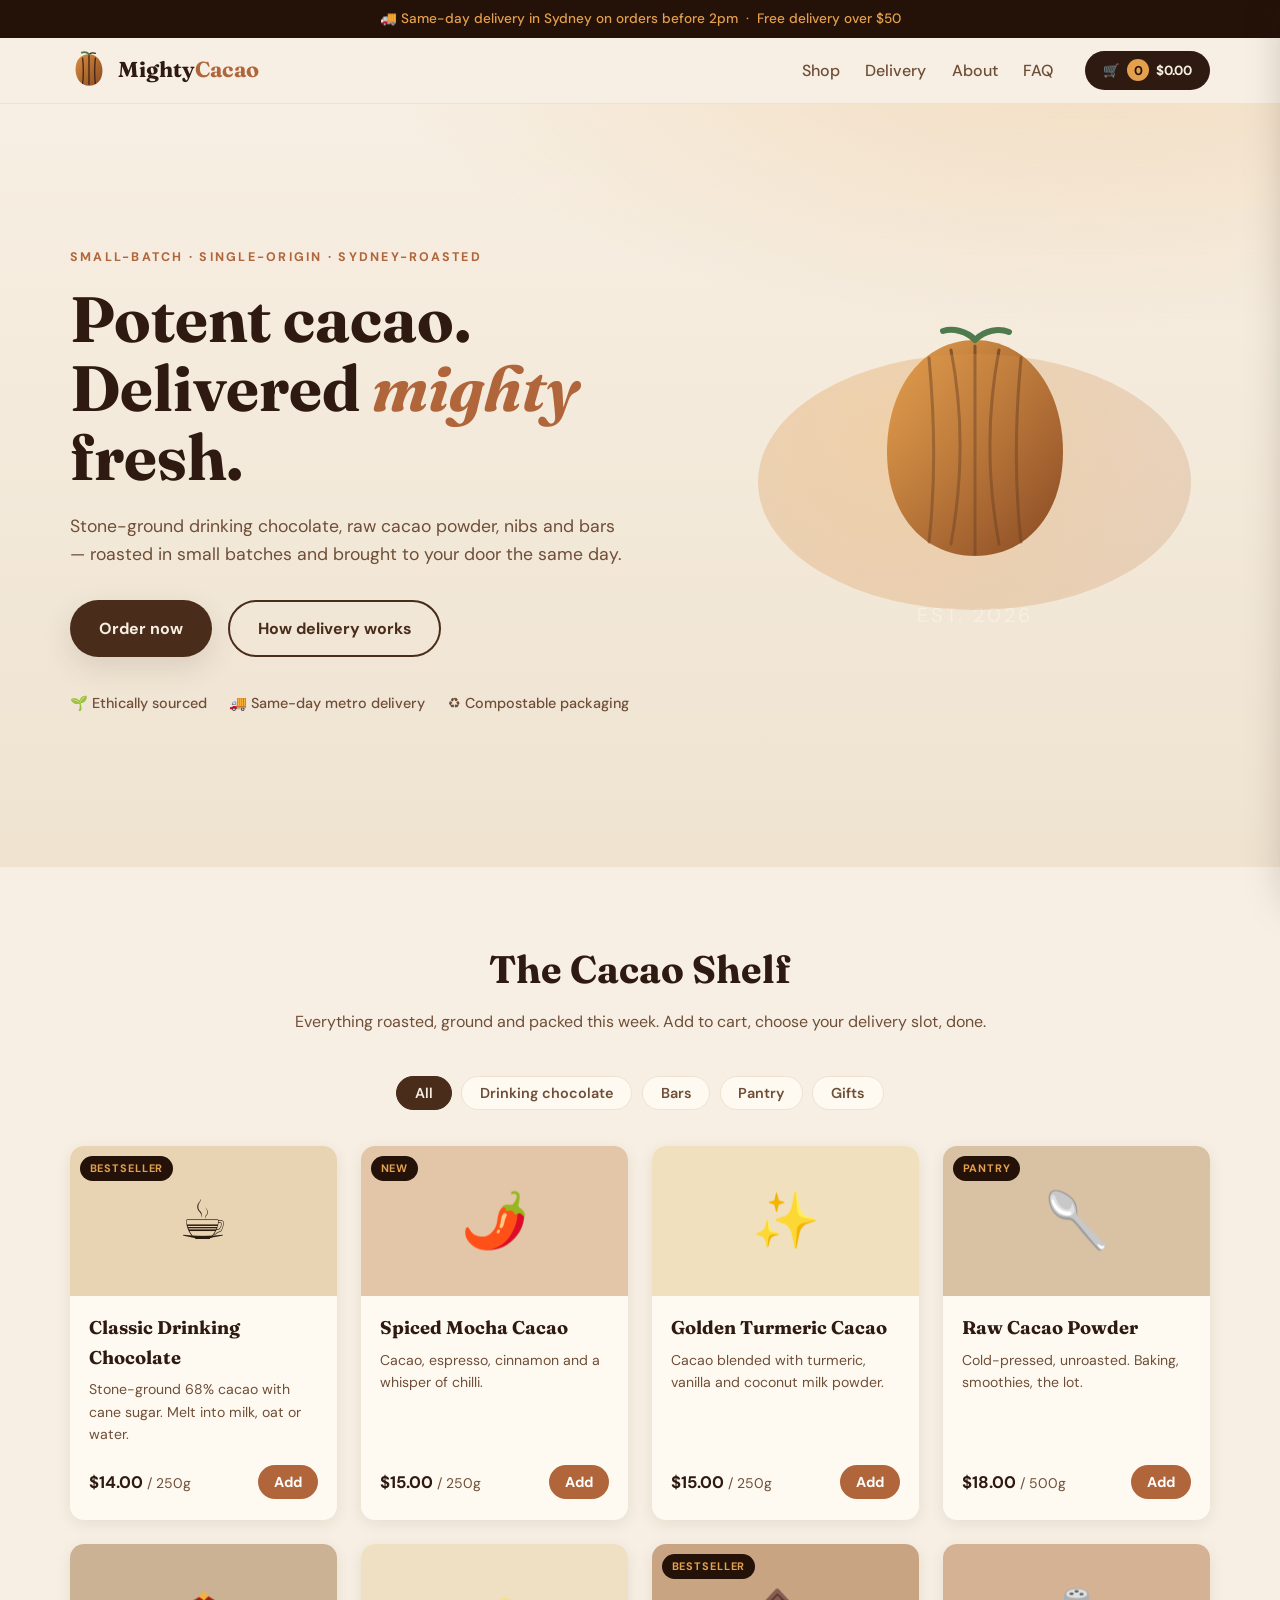
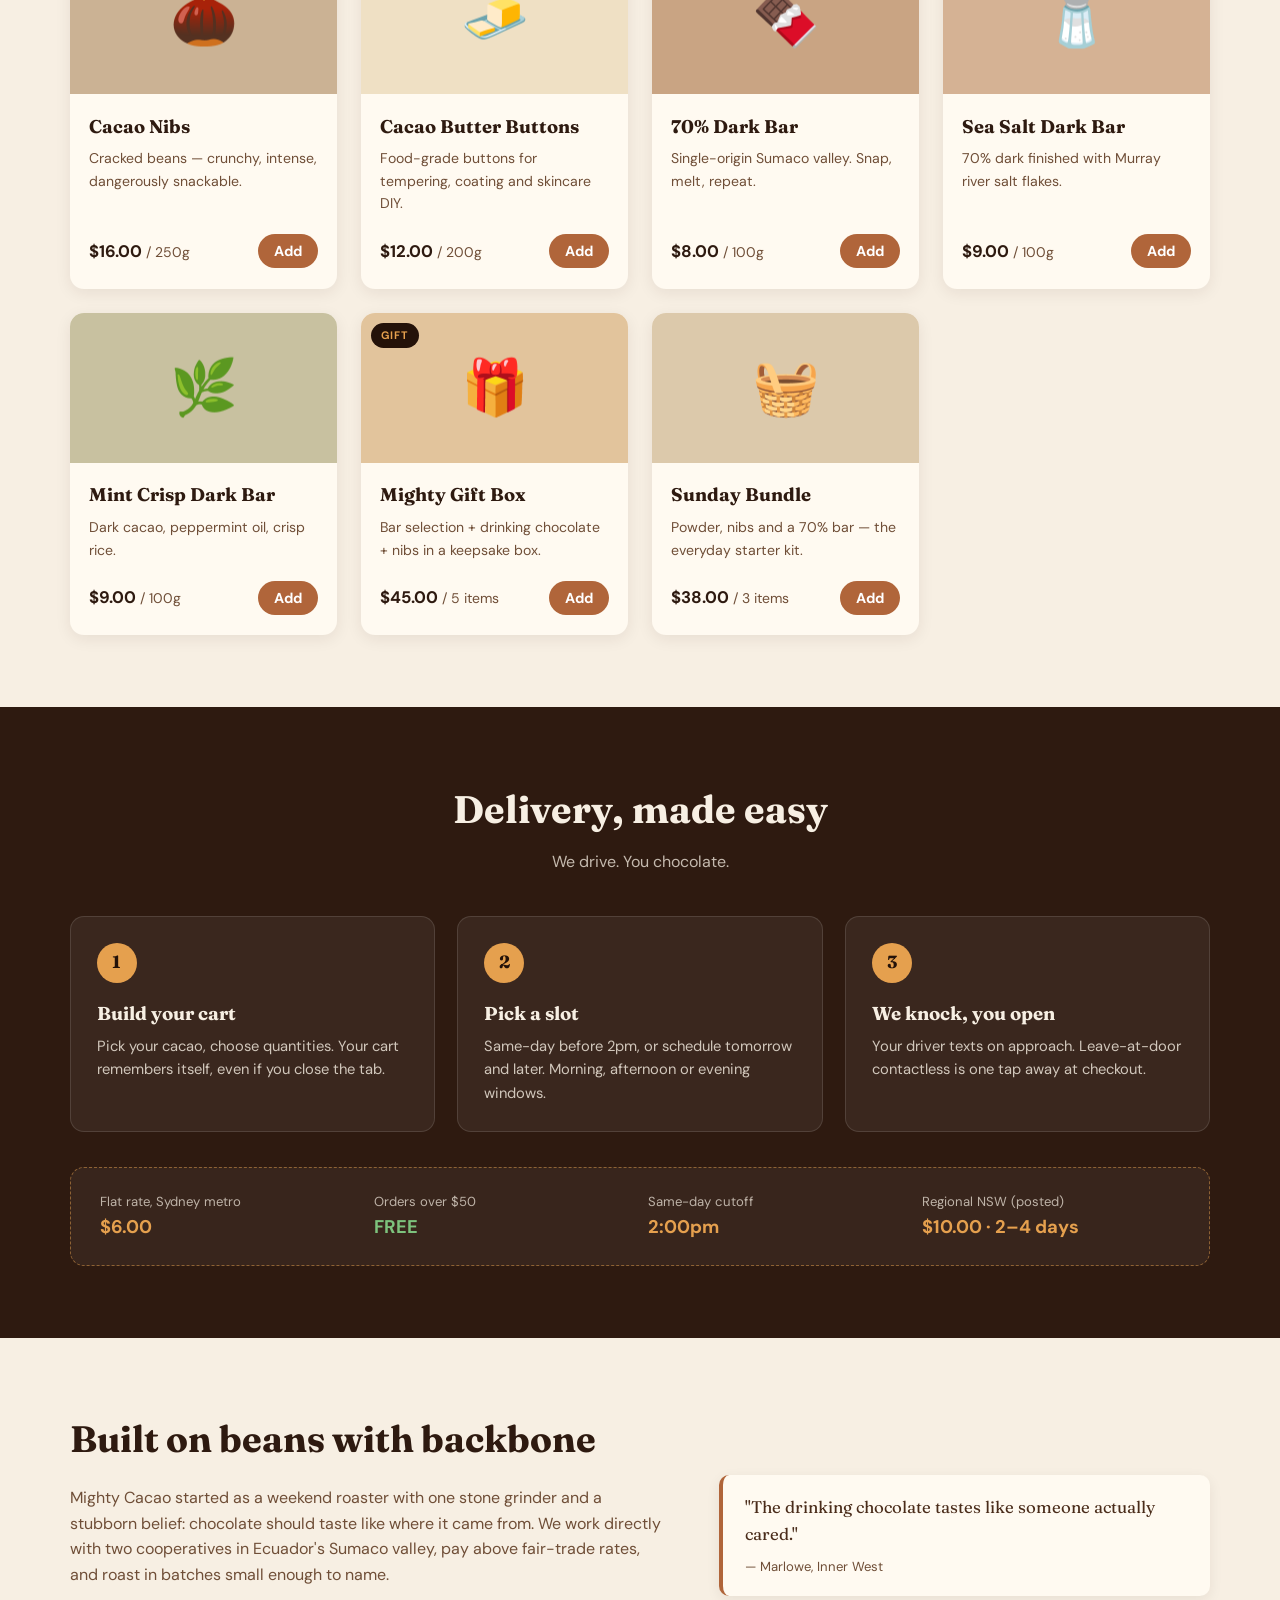
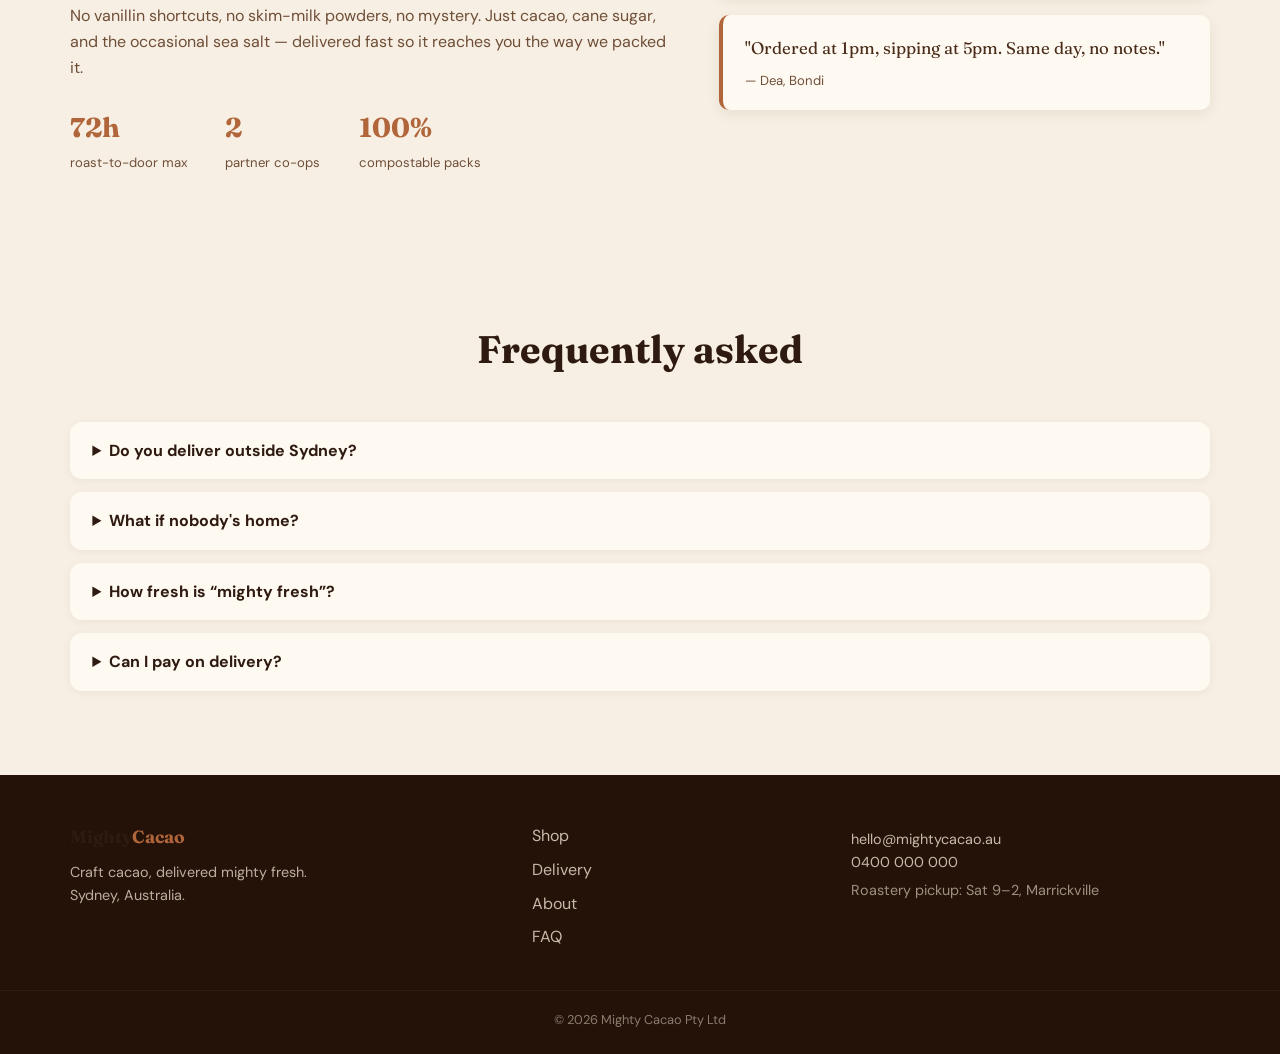
==== index.html @ 677f0672 "Mighty Cacao ordering site: shop, cart, checkout with delivery slots Co-Authored-By: Claude Code <no" ====
<!DOCTYPE html>
<html lang="en">
<head>
<meta charset="UTF-8">
<meta name="viewport" content="width=device-width, initial-scale=1.0">
<title>Mighty Cacao — Craft Cacao, Delivered</title>
<meta name="description" content="Small-batch cacao, drinking chocolate and bars, delivered fresh to your door. Order before 2pm for same-day delivery in Sydney.">
<link rel="preconnect" href="https://fonts.googleapis.com">
<link rel="preconnect" href="https://fonts.gstatic.com" crossorigin>
<link href="https://fonts.googleapis.com/css2?family=Fraunces:opsz,wght@9..144,400;9..144,600;9..144,700&family=DM+Sans:wght@400;500;700&display=swap" rel="stylesheet">
<link rel="stylesheet" href="styles.css">
<link rel="icon" href="data:image/svg+xml,<svg xmlns='http://www.w3.org/2000/svg' viewBox='0 0 100 100'><text y='.9em' font-size='90'>🍫</text></svg>">
</head>
<body>

<!-- Announcement bar -->
<div class="announce">🚚 Same-day delivery in Sydney on orders before 2pm &nbsp;·&nbsp; Free delivery over $50</div>

<!-- Header -->
<header class="header" id="top">
  <div class="container header-inner">
    <a class="logo" href="#top" aria-label="Mighty Cacao home">
      <svg class="logo-mark" viewBox="0 0 48 48" width="38" height="38" aria-hidden="true">
        <defs>
          <linearGradient id="podg" x1="0" y1="0" x2="1" y2="1">
            <stop offset="0" stop-color="#d98e3f"/><stop offset="1" stop-color="#8a4a22"/>
          </linearGradient>
        </defs>
        <path d="M24 4c10 0 17 9 17 21S34 44 24 44 7 35 7 23 14 4 24 4z" fill="url(#podg)"/>
        <path d="M24 6v36M16 9c1 11 1 23 0 32M32 9c-1 11-1 23 0 32M24 4c3-2 6-2 8-1" stroke="#3d2317" stroke-width="1.6" fill="none" stroke-linecap="round"/>
        <path d="M24 4c-2-2-6-3-9-2" stroke="#4e7a4e" stroke-width="2.4" fill="none" stroke-linecap="round"/>
      </svg>
      <span class="logo-text">Mighty<span>Cacao</span></span>
    </a>
    <nav class="nav" aria-label="Main">
      <a href="#shop">Shop</a>
      <a href="#delivery">Delivery</a>
      <a href="#about">About</a>
      <a href="#faq">FAQ</a>
    </nav>
    <button class="cart-btn" id="cartBtn" aria-label="Open cart">
      🛒 <span class="cart-count" id="cartCount">0</span>
      <span class="cart-total" id="cartBtnTotal">$0.00</span>
    </button>
  </div>
</header>

<!-- Hero -->
<section class="hero">
  <div class="container hero-inner">
    <div class="hero-copy">
      <p class="eyebrow">Small-batch · Single-origin · Sydney-roasted</p>
      <h1>Potent cacao.<br>Delivered <em>mighty</em> fresh.</h1>
      <p class="hero-sub">Stone-ground drinking chocolate, raw cacao powder, nibs and bars — roasted in small batches and brought to your door the same day.</p>
      <div class="hero-cta">
        <a class="btn btn-primary" href="#shop">Order now</a>
        <a class="btn btn-ghost" href="#delivery">How delivery works</a>
      </div>
      <ul class="hero-badges">
        <li>🌱 Ethically sourced</li>
        <li>🚚 Same-day metro delivery</li>
        <li>♻️ Compostable packaging</li>
      </ul>
    </div>
    <div class="hero-art" aria-hidden="true">
      <div class="hero-circle"></div>
      <svg viewBox="0 0 300 320" width="300" height="320">
        <defs>
          <linearGradient id="podBig" x1="0" y1="0" x2="0.8" y2="1">
            <stop offset="0" stop-color="#e5a04e"/><stop offset="1" stop-color="#7a3d1c"/>
          </linearGradient>
          <linearGradient id="mug" x1="0" y1="0" x2="0" y2="1">
            <stop offset="0" stop-color="#fff8ec"/><stop offset="1" stop-color="#eadbc2"/>
          </linearGradient>
        </defs>
        <path d="M150 18c52 0 88 48 88 112s-38 104-88 104-88-40-88-104S98 18 150 18z" fill="url(#podBig)"/>
        <path d="M150 24v208M104 36c6 64 6 130 0 184M196 36c-6 64-6 130 0 184M126 28c12 62 12 128 0 194M174 28c-12 62-12 128 0 194" stroke="#4a2818" stroke-width="3" fill="none" stroke-linecap="round" opacity=".55"/>
        <path d="M150 18c10-10 24-12 34-8M150 18c-8-9-22-12-32-9" stroke="#4e7a4e" stroke-width="6" fill="none" stroke-linecap="round"/>
        <text x="150" y="300" text-anchor="middle" font-size="20" fill="#f7efe3" font-family="DM Sans, sans-serif" letter-spacing="3">EST. 2026</text>
      </svg>
    </div>
  </div>
</section>

<!-- Shop -->
<section class="shop" id="shop">
  <div class="container">
    <div class="section-head">
      <h2>The Cacao Shelf</h2>
      <p>Everything roasted, ground and packed this week. Add to cart, choose your delivery slot, done.</p>
    </div>
    <div class="filter-bar" id="filterBar" role="tablist" aria-label="Product categories"></div>
    <div class="grid" id="productGrid"></div>
  </div>
</section>

<!-- Delivery -->
<section class="delivery" id="delivery">
  <div class="container">
    <div class="section-head">
      <h2>Delivery, made easy</h2>
      <p>We drive. You chocolate.</p>
    </div>
    <div class="steps">
      <div class="step">
        <div class="step-num">1</div>
        <h3>Build your cart</h3>
        <p>Pick your cacao, choose quantities. Your cart remembers itself, even if you close the tab.</p>
      </div>
      <div class="step">
        <div class="step-num">2</div>
        <h3>Pick a slot</h3>
        <p>Same-day before 2pm, or schedule tomorrow and later. Morning, afternoon or evening windows.</p>
      </div>
      <div class="step">
        <div class="step-num">3</div>
        <h3>We knock, you open</h3>
        <p>Your driver texts on approach. Leave-at-door contactless is one tap away at checkout.</p>
      </div>
    </div>
    <div class="delivery-card">
      <div class="dc-row"><span>Flat rate, Sydney metro</span><strong>$6.00</strong></div>
      <div class="dc-row"><span>Orders over $50</span><strong class="free">FREE</strong></div>
      <div class="dc-row"><span>Same-day cutoff</span><strong>2:00pm</strong></div>
      <div class="dc-row"><span>Regional NSW (posted)</span><strong>$10.00 · 2–4 days</strong></div>
    </div>
  </div>
</section>

<!-- About -->
<section class="about" id="about">
  <div class="container about-inner">
    <div class="about-copy">
      <h2>Built on beans with backbone</h2>
      <p>Mighty Cacao started as a weekend roaster with one stone grinder and a stubborn belief: chocolate should taste like where it came from. We work directly with two cooperatives in Ecuador's Sumaco valley, pay above fair-trade rates, and roast in batches small enough to name.</p>
      <p>No vanillin shortcuts, no skim-milk powders, no mystery. Just cacao, cane sugar, and the occasional sea salt — delivered fast so it reaches you the way we packed it.</p>
      <div class="about-stats">
        <div><strong>72h</strong><span>roast-to-door max</span></div>
        <div><strong>2</strong><span>partner co-ops</span></div>
        <div><strong>100%</strong><span>compostable packs</span></div>
      </div>
    </div>
    <div class="about-panel" aria-hidden="true">
      <blockquote>"The drinking chocolate tastes like someone actually cared."<cite>— Marlowe, Inner West</cite></blockquote>
      <blockquote>"Ordered at 1pm, sipping at 5pm. Same day, no notes."<cite>— Dea, Bondi</cite></blockquote>
    </div>
  </div>
</section>

<!-- FAQ -->
<section class="faq" id="faq">
  <div class="container">
    <div class="section-head"><h2>Frequently asked</h2></div>
    <details><summary>Do you deliver outside Sydney?</summary><p>Yes — regional NSW and interstate is posted via courier, $10 flat, 2–4 business days. Metro same-day is at checkout by default.</p></details>
    <details><summary>What if nobody's home?</summary><p>Tick “leave at door” at checkout, or your driver will text you to reschedule the window at no charge.</p></details>
    <details><summary>How fresh is “mighty fresh”?</summary><p>Everything is roasted within 72 hours of delivery. Best before dates are 12+ months out on dry goods.</p></details>
    <details><summary>Can I pay on delivery?</summary><p>Yes — pay by card on pickup at the door, or pay online at checkout. Whichever you prefer.</p></details>
  </div>
</section>

<!-- Footer -->
<footer class="footer">
  <div class="container footer-inner">
    <div>
      <span class="logo-text small">Mighty<span>Cacao</span></span>
      <p>Craft cacao, delivered mighty fresh.<br>Sydney, Australia.</p>
    </div>
    <div class="footer-links">
      <a href="#shop">Shop</a>
      <a href="#delivery">Delivery</a>
      <a href="#about">About</a>
      <a href="#faq">FAQ</a>
    </div>
    <div class="footer-contact">
      <p>hello@mightycacao.au<br>0400 000 000</p>
      <p class="hours">Roastery pickup: Sat 9–2, Marrickville</p>
    </div>
  </div>
  <div class="copyright">© 2026 Mighty Cacao Pty Ltd</div>
</footer>

<!-- Cart drawer -->
<div class="overlay" id="overlay" hidden></div>
<aside class="cart-drawer" id="cartDrawer" aria-label="Shopping cart" aria-hidden="true">
  <div class="cart-head">
    <h3>Your cart</h3>
    <button class="icon-btn" id="cartClose" aria-label="Close cart">✕</button>
  </div>
  <div class="ship-bar">
    <p id="shipMsg">Add <strong>$50.00</strong> more for free delivery 🚚</p>
    <div class="ship-track"><div class="ship-fill" id="shipFill"></div></div>
  </div>
  <div class="cart-items" id="cartItems"></div>
  <div class="cart-foot">
    <div class="cart-totals">
      <div><span>Subtotal</span><span id="cartSubtotal">$0.00</span></div>
      <div><span>Delivery</span><span id="cartDelivery">—</span></div>
      <div class="grand"><span>Total</span><span id="cartGrand">$0.00</span></div>
    </div>
    <button class="btn btn-primary btn-block" id="checkoutBtn" disabled>Checkout</button>
  </div>
</aside>

<!-- Checkout modal -->
<div class="modal" id="checkoutModal" aria-hidden="true" role="dialog" aria-labelledby="coTitle">
  <div class="modal-card">
    <button class="icon-btn modal-x" id="coClose" aria-label="Close checkout">✕</button>
    <div id="coView">
      <h3 id="coTitle">Delivery details</h3>
      <form id="orderForm" novalidate>
        <div class="field-row">
          <label>Name<input required name="name" autocomplete="name" placeholder="Jane Cocoa"></label>
          <label>Phone<input required name="phone" type="tel" autocomplete="tel" placeholder="04XX XXX XXX"></label>
        </div>
        <label>Email<input required name="email" type="email" autocomplete="email" placeholder="jane@example.com"></label>
        <label>Delivery address<input required name="address" autocomplete="street-address" placeholder="12 Chocolate Lane, Marrickville NSW 2204"></label>
        <div class="field-row">
          <label>Date<select name="date" id="dateSelect"></select></label>
          <label>Window<select name="slot">
            <option>Morning (9am–1pm)</option>
            <option>Afternoon (1pm–5pm)</option>
            <option>Evening (5pm–8pm)</option>
          </select></label>
        </div>
        <label class="check"><input type="checkbox" name="leave"> Leave at door (contactless)</label>
        <label class="check"><input type="checkbox" name="notes" id="notesToggle"> Order notes</label>
        <label id="notesWrap" hidden>Notes<textarea name="notes" rows="2" placeholder="Buzzer 2B, dog is friendly…"></textarea></label>
        <fieldset class="pay">
          <legend>Payment</legend>
          <label class="radio"><input type="radio" name="pay" value="card-online" checked> Pay online (card) <span>demo</span></label>
          <label class="radio"><input type="radio" name="pay" value="pay-on-delivery"> Pay at the door (card/EOI)</label>
        </fieldset>
        <div class="co-summary" id="coSummary"></div>
        <button class="btn btn-primary btn-block" type="submit" id="placeOrder">Place order</button>
      </form>
    </div>
    <div id="coDone" hidden>
      <div class="done-mark">🎉</div>
      <h3>Order confirmed</h3>
      <p class="order-no" id="orderNo"></p>
      <p id="doneMsg"></p>
      <div class="co-summary" id="doneSummary"></div>
      <button class="btn btn-primary btn-block" id="doneClose">Back to the shelf</button>
    </div>
  </div>
</div>

<!-- Toast -->
<div class="toast" id="toast" role="status" aria-live="polite"></div>

<script src="app.js"></script>
</body>
</html>
---- styles.css ----
/* Mighty Cacao — styles */
:root {
  --espresso: #241209;
  --cocoa-900: #2e1a10;
  --cocoa-700: #4a2c1a;
  --cocoa-500: #6f4e37;
  --caramel: #c98a2d;
  --copper: #b0653a;
  --gold: #e5a04e;
  --cream: #f7efe3;
  --cream-2: #efe3d0;
  --paper: #fffaf1;
  --leaf: #4e7a4e;
  --ink: #2b1c12;
  --radius: 14px;
  --shadow: 0 10px 30px rgba(46, 26, 16, .12);
  --font-display: "Fraunces", Georgia, serif;
  --font-body: "DM Sans", system-ui, -apple-system, sans-serif;
}

* { margin: 0; padding: 0; box-sizing: border-box; }
html { scroll-behavior: smooth; }
body {
  font-family: var(--font-body);
  background: var(--cream);
  color: var(--ink);
  line-height: 1.6;
}
img, svg { display: block; }
a { color: inherit; text-decoration: none; }
button { font-family: inherit; cursor: pointer; }

.container { width: min(1140px, 92%); margin: 0 auto; }

/* ---------- buttons ---------- */
.btn {
  display: inline-block;
  padding: .85rem 1.7rem;
  border-radius: 999px;
  border: 2px solid transparent;
  font-weight: 700;
  font-size: 1rem;
  transition: transform .15s ease, box-shadow .15s ease, background .15s ease;
}
.btn:active { transform: scale(.97); }
.btn-primary { background: var(--cocoa-700); color: var(--cream); box-shadow: var(--shadow); }
.btn-primary:hover { background: var(--espresso); }
.btn-ghost { border-color: var(--cocoa-700); color: var(--cocoa-700); }
.btn-ghost:hover { background: rgba(74, 44, 26, .08); }
.btn-block { width: 100%; text-align: center; }
.btn:disabled { opacity: .45; cursor: not-allowed; }
.icon-btn {
  background: none; border: 0; font-size: 1.25rem; color: var(--cocoa-700);
  width: 38px; height: 38px; border-radius: 50%;
}
.icon-btn:hover { background: rgba(74, 44, 26, .1); }

/* ---------- announce ---------- */
.announce {
  background: var(--espresso); color: var(--gold);
  text-align: center; padding: .5rem 1rem; font-size: .85rem; font-weight: 500;
}

/* ---------- header ---------- */
.header {
  position: sticky; top: 0; z-index: 50;
  background: rgba(247, 239, 227, .92);
  backdrop-filter: blur(10px);
  border-bottom: 1px solid var(--cream-2);
}
.header-inner { display: flex; align-items: center; gap: 2rem; padding: .8rem 0; }
.logo { display: flex; align-items: center; gap: .6rem; }
.logo-text { font-family: var(--font-display); font-weight: 700; font-size: 1.35rem; color: var(--cocoa-900); }
.logo-text span { color: var(--copper); }
.logo-text.small { font-size: 1.1rem; display: inline-block; margin-bottom: .3rem; }
.nav { display: flex; gap: 1.6rem; margin-left: auto; }
.nav a { font-weight: 500; color: var(--cocoa-500); position: relative; }
.nav a:hover { color: var(--cocoa-900); }
.nav a::after {
  content: ""; position: absolute; left: 0; bottom: -4px; height: 2px; width: 0;
  background: var(--copper); transition: width .2s ease;
}
.nav a:hover::after { width: 100%; }
.cart-btn {
  display: flex; align-items: center; gap: .45rem;
  background: var(--cocoa-900); color: var(--cream);
  border: 0; border-radius: 999px; padding: .55rem 1.1rem; font-weight: 700;
}
.cart-btn:hover { background: var(--espresso); }
.cart-count {
  background: var(--gold); color: var(--espresso);
  border-radius: 999px; min-width: 22px; height: 22px;
  display: inline-flex; align-items: center; justify-content: center;
  font-size: .8rem; padding: 0 .35rem;
}

/* ---------- hero ---------- */
.hero {
  background:
    radial-gradient(1200px 500px at 85% -10%, rgba(229, 160, 78, .25), transparent 60%),
    linear-gradient(180deg, var(--cream) 0%, var(--cream-2) 100%);
  overflow: hidden;
}
.hero-inner { display: grid; grid-template-columns: 1.15fr .85fr; gap: 2rem; align-items: center; padding: 4.5rem 0 5rem; }
.eyebrow { text-transform: uppercase; letter-spacing: .18em; font-size: .78rem; font-weight: 700; color: var(--copper); margin-bottom: 1rem; }
.hero h1 { font-family: var(--font-display); font-size: clamp(2.4rem, 5.4vw, 4rem); line-height: 1.08; color: var(--cocoa-900); }
.hero h1 em { color: var(--copper); font-style: italic; }
.hero-sub { margin: 1.3rem 0 2rem; font-size: 1.1rem; color: var(--cocoa-500); max-width: 46ch; }
.hero-cta { display: flex; gap: 1rem; flex-wrap: wrap; }
.hero-badges { list-style: none; display: flex; gap: 1.4rem; margin-top: 2.2rem; flex-wrap: wrap; color: var(--cocoa-500); font-size: .9rem; font-weight: 500; }
.hero-art { position: relative; display: flex; justify-content: center; }
.hero-circle {
  position: absolute; inset: 10% 4%;
  background: radial-gradient(circle at 30% 30%, rgba(229,160,78,.35), rgba(176,101,58,.18));
  border-radius: 50%;
  animation: float 7s ease-in-out infinite;
}
@keyframes float { 0%,100% { transform: translateY(0); } 50% { transform: translateY(-14px); } }

/* ---------- sections ---------- */
section { padding: 4.5rem 0; }
.section-head { text-align: center; margin-bottom: 2.6rem; }
.section-head h2 { font-family: var(--font-display); font-size: clamp(1.7rem, 3.4vw, 2.4rem); color: var(--cocoa-900); }
.section-head p { color: var(--cocoa-500); margin-top: .5rem; }

/* ---------- shop ---------- */
.filter-bar { display: flex; gap: .6rem; justify-content: center; flex-wrap: wrap; margin-bottom: 2.2rem; }
.chip {
  border: 1.5px solid var(--cream-2); background: var(--paper); color: var(--cocoa-500);
  border-radius: 999px; padding: .45rem 1.1rem; font-weight: 600; font-size: .9rem;
}
.chip.active { background: var(--cocoa-700); border-color: var(--cocoa-700); color: var(--cream); }
.grid { display: grid; grid-template-columns: repeat(auto-fill, minmax(250px, 1fr)); gap: 1.5rem; }
.card {
  background: var(--paper); border-radius: var(--radius); overflow: hidden;
  box-shadow: 0 4px 16px rgba(46,26,16,.08);
  display: flex; flex-direction: column;
  transition: transform .18s ease, box-shadow .18s ease;
}
.card:hover { transform: translateY(-4px); box-shadow: var(--shadow); }
.card-img { height: 150px; display: flex; align-items: center; justify-content: center; font-size: 3.4rem; position: relative; }
.card-img .tag {
  position: absolute; top: 10px; left: 10px;
  background: var(--espresso); color: var(--gold);
  font-size: .68rem; font-weight: 700; letter-spacing: .08em; text-transform: uppercase;
  padding: .25rem .6rem; border-radius: 999px;
}
.card-body { padding: 1.1rem 1.2rem 1.3rem; display: flex; flex-direction: column; gap: .4rem; flex: 1; }
.card-body h3 { font-family: var(--font-display); font-size: 1.15rem; color: var(--cocoa-900); }
.card-body .desc { font-size: .88rem; color: var(--cocoa-500); flex: 1; }
.card-foot { display: flex; align-items: center; justify-content: space-between; margin-top: .8rem; }
.price { font-weight: 700; color: var(--cocoa-900); font-size: 1.05rem; }
.add-btn {
  background: var(--copper); border: 0; color: #fff; font-weight: 700;
  border-radius: 999px; padding: .5rem 1rem; font-size: .9rem;
}
.add-btn:hover { background: var(--cocoa-700); }
.qty-ctrl { display: flex; align-items: center; gap: .5rem; background: var(--cream); border-radius: 999px; padding: .25rem .4rem; }
.qty-ctrl button {
  width: 28px; height: 28px; border-radius: 50%; border: 0;
  background: var(--cocoa-700); color: var(--cream); font-weight: 700; font-size: 1rem; line-height: 1;
}
.qty-ctrl button:hover { background: var(--espresso); }
.qty-ctrl .q { min-width: 1.4ch; text-align: center; font-weight: 700; }

/* ---------- delivery ---------- */
.delivery { background: var(--cocoa-900); color: var(--cream); }
.delivery .section-head h2, .delivery .section-head p { color: var(--cream); }
.delivery .section-head p { opacity: .75; }
.steps { display: grid; grid-template-columns: repeat(3, 1fr); gap: 1.4rem; }
.step { background: rgba(255,255,255,.06); border: 1px solid rgba(255,255,255,.12); border-radius: var(--radius); padding: 1.6rem; }
.step-num {
  width: 40px; height: 40px; border-radius: 50%;
  background: var(--gold); color: var(--espresso);
  display: flex; align-items: center; justify-content: center;
  font-family: var(--font-display); font-weight: 700; font-size: 1.1rem; margin-bottom: 1rem;
}
.step h3 { font-family: var(--font-display); margin-bottom: .4rem; }
.step p { font-size: .92rem; opacity: .8; }
.delivery-card {
  margin-top: 2.2rem; background: rgba(255,255,255,.05);
  border: 1px dashed rgba(229,160,78,.5);
  border-radius: var(--radius); padding: 1.4rem 1.8rem;
  display: grid; grid-template-columns: repeat(4, 1fr); gap: 1rem;
}
.dc-row { display: flex; flex-direction: column; gap: .1rem; }
.dc-row span { font-size: .82rem; opacity: .7; }
.dc-row strong { font-size: 1.15rem; color: var(--gold); }
.dc-row strong.free { color: var(--leaf); filter: brightness(1.6); }

/* ---------- about ---------- */
.about-inner { display: grid; grid-template-columns: 1.1fr .9fr; gap: 3rem; align-items: center; }
.about-copy h2 { font-family: var(--font-display); font-size: clamp(1.7rem, 3vw, 2.3rem); color: var(--cocoa-900); margin-bottom: 1rem; }
.about-copy p { color: var(--cocoa-500); margin-bottom: 1rem; }
.about-stats { display: flex; gap: 2.4rem; margin-top: 1.6rem; }
.about-stats strong { font-family: var(--font-display); font-size: 1.7rem; color: var(--copper); display: block; }
.about-stats span { font-size: .82rem; color: var(--cocoa-500); }
.about-panel { display: flex; flex-direction: column; gap: 1.2rem; }
.about-panel blockquote {
  background: var(--paper); border-left: 4px solid var(--copper);
  border-radius: 10px; padding: 1.2rem 1.4rem; font-family: var(--font-display);
  font-size: 1.05rem; color: var(--cocoa-700); box-shadow: 0 4px 14px rgba(46,26,16,.07);
}
.about-panel cite { display: block; margin-top: .5rem; font-family: var(--font-body); font-style: normal; font-size: .82rem; color: var(--cocoa-500); }

/* ---------- faq ---------- */
.faq details {
  background: var(--paper); border-radius: 12px; margin-bottom: .8rem;
  padding: 1rem 1.4rem; box-shadow: 0 2px 10px rgba(46,26,16,.05);
}
.faq summary { font-weight: 700; color: var(--cocoa-900); cursor: pointer; }
.faq details p { margin-top: .6rem; color: var(--cocoa-500); }

/* ---------- footer ---------- */
.footer { background: var(--espresso); color: var(--cream-2); padding: 3rem 0 1.5rem; }
.footer-inner { display: grid; grid-template-columns: 1.2fr .8fr 1fr; gap: 2rem; }
.footer-inner p { opacity: .75; font-size: .9rem; margin-top: .3rem; }
.footer-links { display: flex; flex-direction: column; gap: .5rem; }
.footer-links a { opacity: .8; }
.footer-links a:hover { opacity: 1; color: var(--gold); }
.footer-contact p { opacity: .8; }
.hours { font-size: .8rem; opacity: .6 !important; }
.copyright { text-align: center; opacity: .5; font-size: .8rem; margin-top: 2.5rem; padding-top: 1.2rem; border-top: 1px solid rgba(255,255,255,.1); }

/* ---------- cart drawer ---------- */
.overlay {
  position: fixed; inset: 0; background: rgba(36,18,9,.5);
  z-index: 90; opacity: 0; transition: opacity .25s ease;
}
.overlay.show { opacity: 1; }
.cart-drawer {
  position: fixed; top: 0; right: 0; height: 100dvh; width: min(420px, 94vw);
  background: var(--paper); z-index: 100;
  transform: translateX(105%); transition: transform .3s cubic-bezier(.2,.8,.2,1);
  display: flex; flex-direction: column; box-shadow: -12px 0 40px rgba(36,18,9,.25);
}
.cart-drawer.open { transform: translateX(0); }
.cart-head { display: flex; align-items: center; justify-content: space-between; padding: 1.2rem 1.4rem; border-bottom: 1px solid var(--cream-2); }
.cart-head h3 { font-family: var(--font-display); color: var(--cocoa-900); }
.ship-bar { padding: .9rem 1.4rem; background: var(--cream); border-bottom: 1px solid var(--cream-2); }
.ship-bar p { font-size: .85rem; color: var(--cocoa-500); margin-bottom: .5rem; }
.ship-track { height: 8px; background: var(--cream-2); border-radius: 999px; overflow: hidden; }
.ship-fill { height: 100%; width: 0%; background: linear-gradient(90deg, var(--copper), var(--gold)); border-radius: 999px; transition: width .35s ease; }
.cart-items { flex: 1; overflow-y: auto; padding: .8rem 1.4rem; }
.cart-empty { text-align: center; color: var(--cocoa-500); padding: 3rem 1rem; }
.cart-empty .big { font-size: 2.6rem; margin-bottom: .6rem; }
.ci {
  display: flex; gap: .9rem; align-items: center;
  padding: .9rem 0; border-bottom: 1px solid var(--cream-2);
}
.ci-emoji { width: 54px; height: 54px; border-radius: 10px; display: flex; align-items: center; justify-content: center; font-size: 1.7rem; flex: none; }
.ci-info { flex: 1; min-width: 0; }
.ci-info h4 { font-size: .95rem; color: var(--cocoa-900); }
.ci-info .ci-price { font-size: .82rem; color: var(--cocoa-500); }
.ci-line { font-weight: 700; color: var(--cocoa-900); font-size: .95rem; }
.ci-remove { background: none; border: 0; color: var(--cocoa-500); font-size: 1rem; padding: .3rem; }
.ci-remove:hover { color: #a33; }
.cart-foot { padding: 1.1rem 1.4rem 1.4rem; border-top: 1px solid var(--cream-2); background: var(--cream); }
.cart-totals > div { display: flex; justify-content: space-between; font-size: .95rem; color: var(--cocoa-500); padding: .25rem 0; }
.cart-totals .grand { font-size: 1.2rem; font-weight: 700; color: var(--cocoa-900); border-top: 1px dashed var(--cream-2); margin-top: .4rem; padding-top: .6rem; }
.cart-foot .btn { margin-top: .9rem; }

/* ---------- modal ---------- */
.modal {
  position: fixed; inset: 0; z-index: 110;
  display: flex; align-items: center; justify-content: center;
  background: rgba(36,18,9,.55); padding: 1rem;
  opacity: 0; pointer-events: none; transition: opacity .25s ease;
}
.modal.open { opacity: 1; pointer-events: auto; }
.modal-card {
  background: var(--paper); border-radius: 18px; width: min(520px, 100%);
  max-height: 92dvh; overflow-y: auto; position: relative;
  padding: 2rem; box-shadow: 0 30px 80px rgba(36,18,9,.4);
  transform: translateY(14px); transition: transform .25s ease;
}
.modal.open .modal-card { transform: translateY(0); }
.modal-x { position: absolute; top: .8rem; right: .8rem; }
.modal-card h3 { font-family: var(--font-display); color: var(--cocoa-900); margin-bottom: 1.2rem; }
form label, .field-row label { display: block; font-size: .85rem; font-weight: 600; color: var(--cocoa-700); margin-bottom: .9rem; }
form input, form select, form textarea {
  width: 100%; margin-top: .3rem; padding: .65rem .8rem;
  border: 1.5px solid var(--cream-2); border-radius: 10px;
  font-family: inherit; font-size: .95rem; background: #fff; color: var(--ink);
}
form input:focus, form select:focus, form textarea:focus {
  outline: none; border-color: var(--copper); box-shadow: 0 0 0 3px rgba(176,101,58,.15);
}
form input.invalid, form select.invalid { border-color: #c0392b; box-shadow: 0 0 0 3px rgba(192,57,43,.12); }
.field-row { display: grid; grid-template-columns: 1fr 1fr; gap: .9rem; }
.check { display: flex !important; align-items: center; gap: .5rem; font-weight: 500 !important; }
.check input { width: auto; margin: 0; accent-color: var(--copper); }
.pay { border: 1.5px solid var(--cream-2); border-radius: 10px; padding: .8rem 1rem; margin-bottom: 1rem; }
.pay legend { font-size: .8rem; font-weight: 700; color: var(--cocoa-700); padding: 0 .4rem; }
.radio { display: flex; align-items: center; gap: .5rem; margin-bottom: .4rem !important; font-weight: 500 !important; }
.radio:last-child { margin-bottom: 0 !important; }
.radio input { width: auto; accent-color: var(--copper); }
.radio span { font-size: .72rem; background: var(--cream-2); border-radius: 6px; padding: .1rem .45rem; color: var(--cocoa-500); }
.co-summary { background: var(--cream); border-radius: 10px; padding: 1rem 1.1rem; margin-bottom: 1.1rem; font-size: .9rem; }
.co-summary .row { display: flex; justify-content: space-between; padding: .18rem 0; color: var(--cocoa-500); }
.co-summary .row.grand { font-weight: 700; color: var(--cocoa-900); border-top: 1px dashed var(--cream-2); margin-top: .4rem; padding-top: .5rem; }
.co-summary .meta { font-size: .8rem; color: var(--cocoa-500); margin-top: .5rem; }
.done-mark { font-size: 3rem; text-align: center; margin-bottom: .4rem; }
#coDone { text-align: center; }
.order-no {
  font-family: var(--font-display); font-size: 1.2rem; color: var(--copper);
  background: var(--cream); border-radius: 10px; padding: .5rem; margin: .6rem 0 1rem;
}
#doneMsg { color: var(--cocoa-500); margin-bottom: 1rem; }
#coDone .co-summary { text-align: left; }

/* ---------- toast ---------- */
.toast {
  position: fixed; bottom: 1.4rem; left: 50%; transform: translate(-50%, 20px);
  background: var(--espresso); color: var(--cream); padding: .7rem 1.3rem;
  border-radius: 999px; font-size: .9rem; font-weight: 600;
  opacity: 0; pointer-events: none; transition: opacity .25s ease, transform .25s ease;
  z-index: 120; box-shadow: var(--shadow); white-space: nowrap;
}
.toast.show { opacity: 1; transform: translate(-50%, 0); }

/* ---------- responsive ---------- */
@media (max-width: 900px) {
  .hero-inner { grid-template-columns: 1fr; text-align: center; padding: 3rem 0 3.5rem; }
  .hero-cta, .hero-badges { justify-content: center; }
  .hero-art { order: -1; }
  .hero-art svg { width: 200px; height: 214px; }
  .hero-circle { inset: 8%; }
  .steps { grid-template-columns: 1fr; }
  .delivery-card { grid-template-columns: 1fr 1fr; }
  .about-inner { grid-template-columns: 1fr; gap: 2rem; }
  .footer-inner { grid-template-columns: 1fr; text-align: center; }
  .footer-links { flex-direction: row; justify-content: center; gap: 1.4rem; }
}
@media (max-width: 640px) {
  .nav { display: none; }
  .header-inner { justify-content: space-between; }
  .field-row { grid-template-columns: 1fr; }
  .cart-total { display: none; }
}
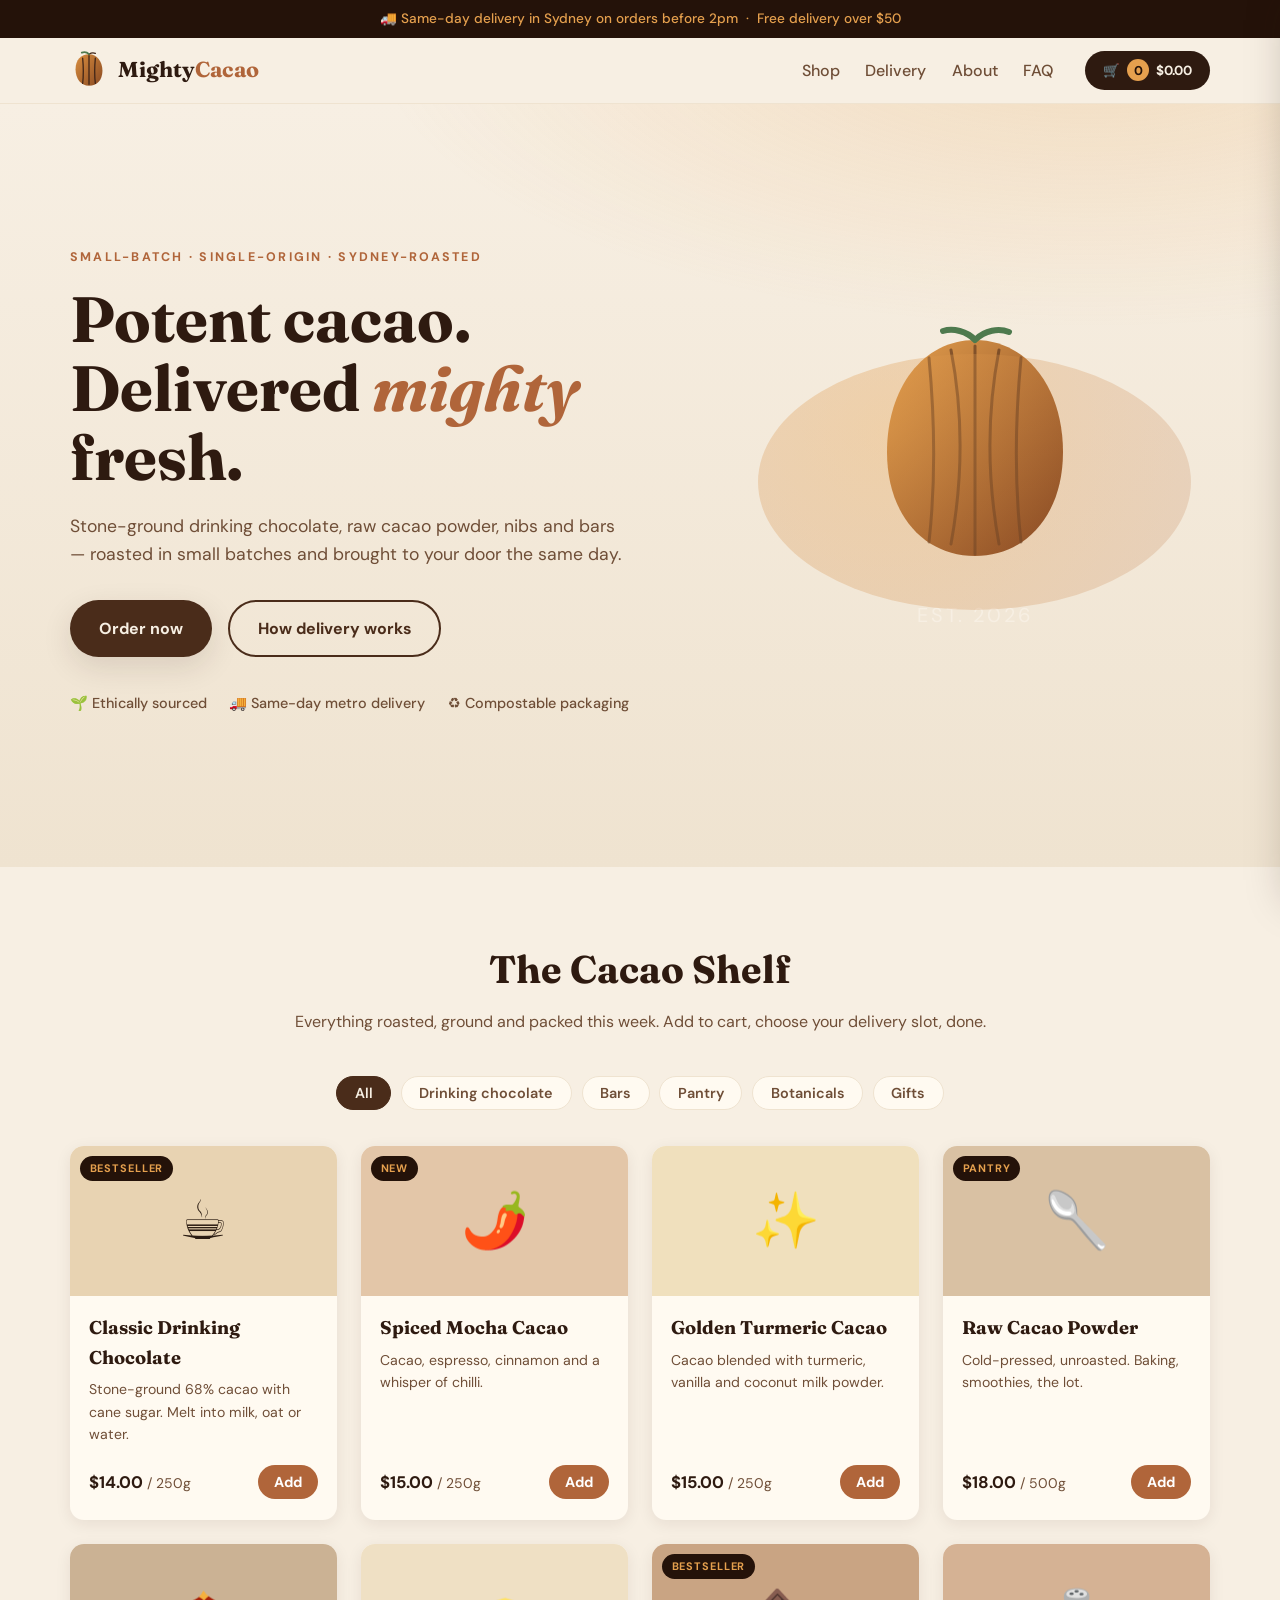
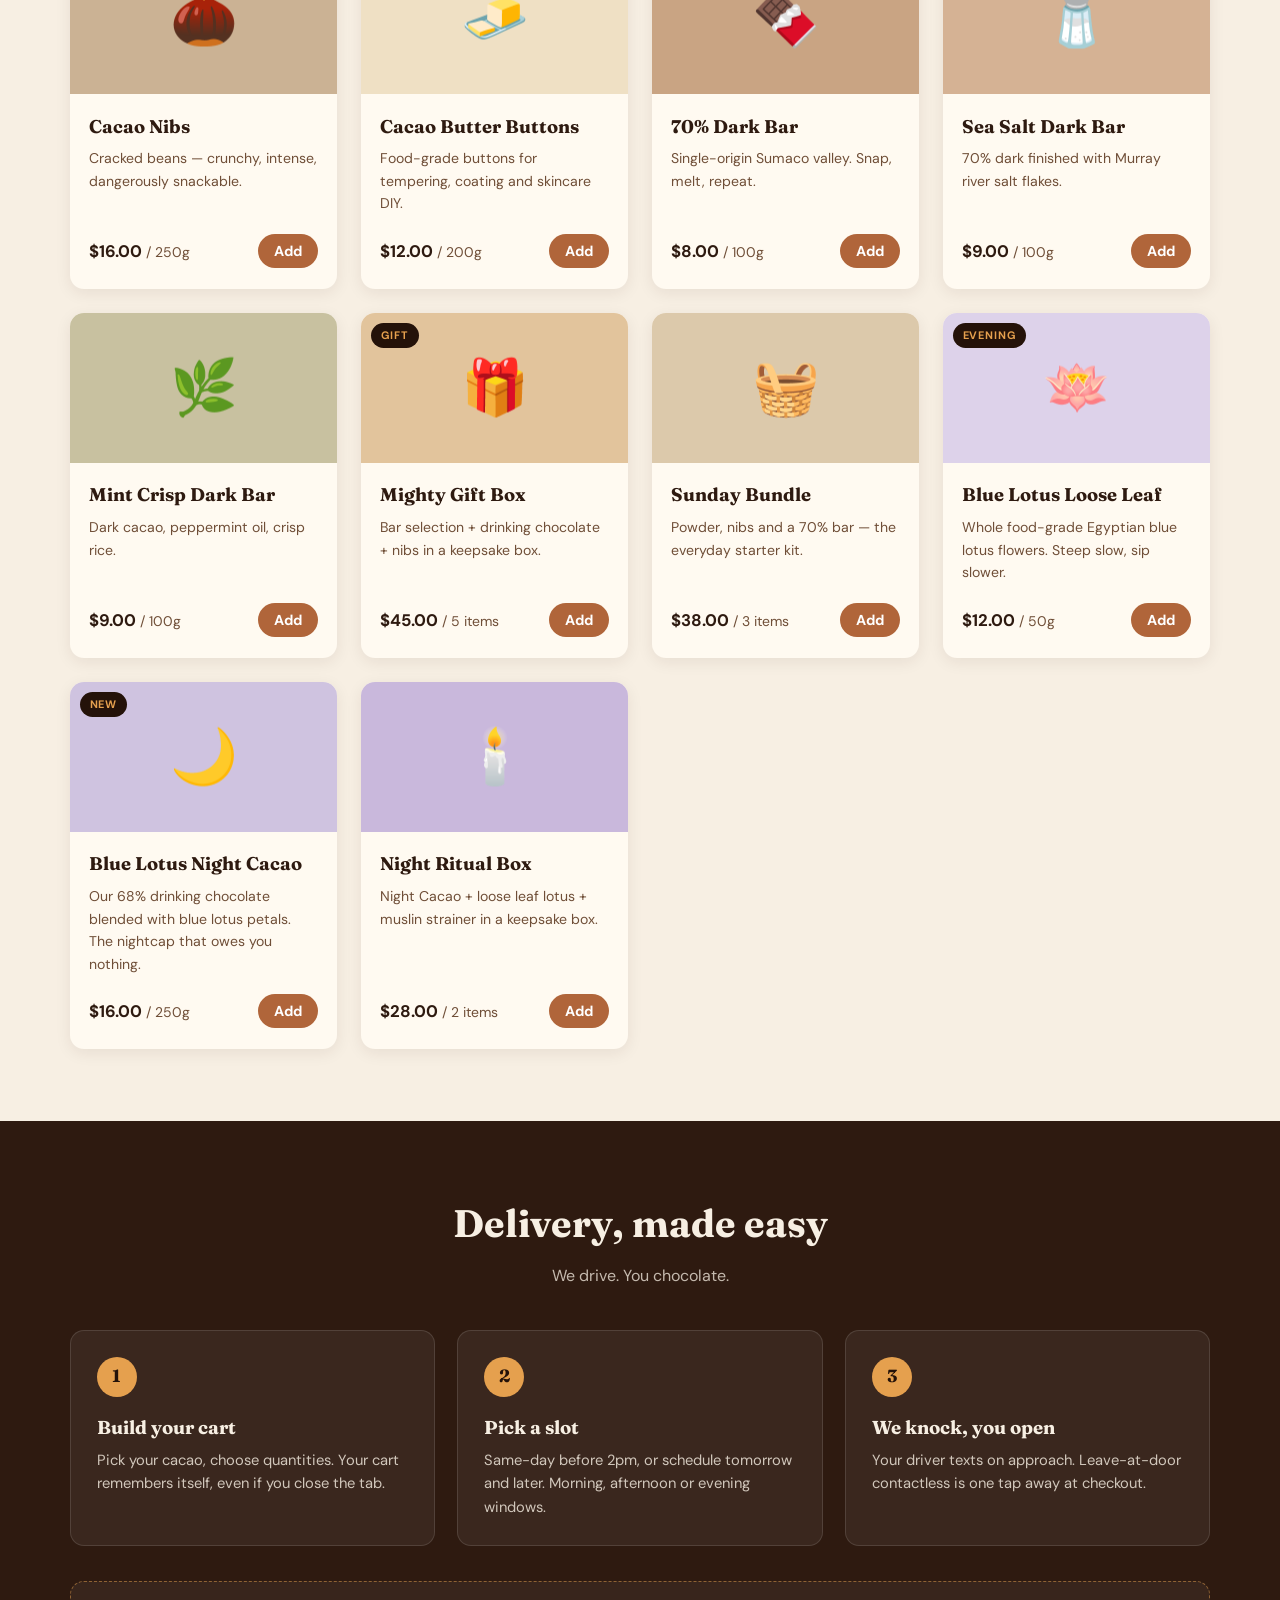
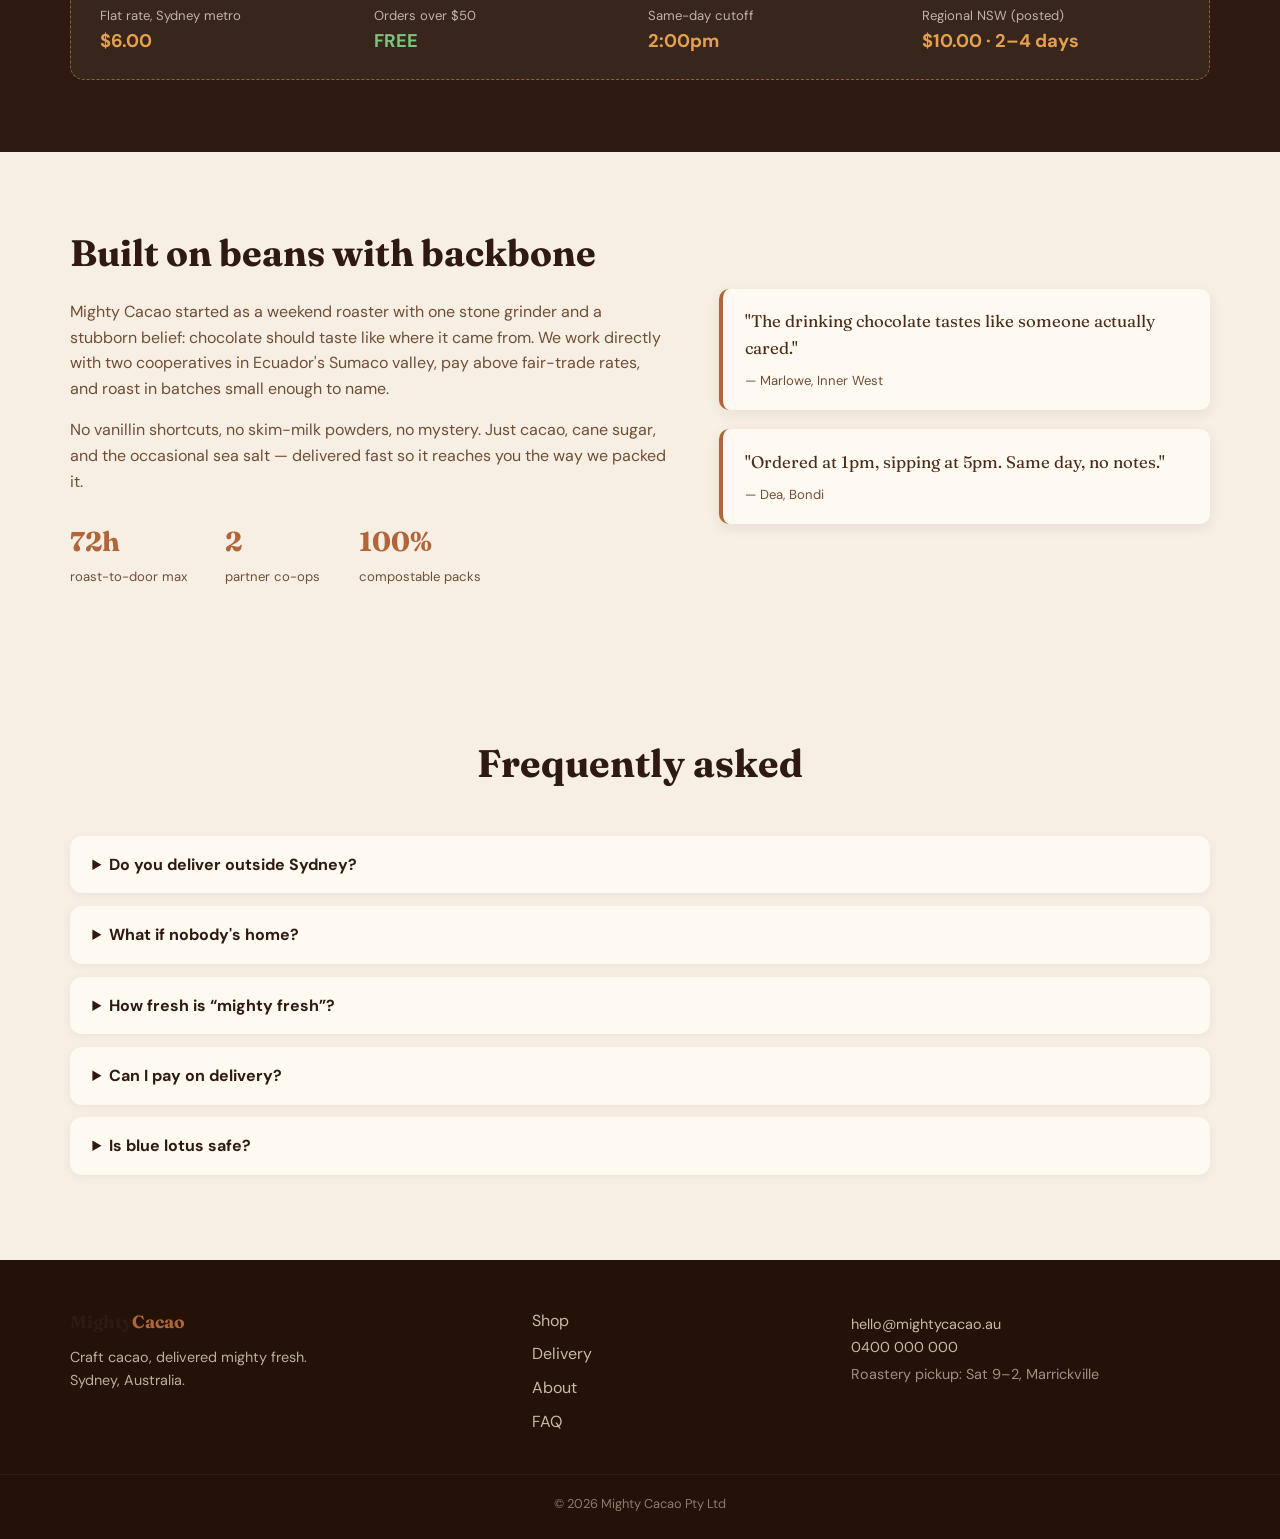
==== commit e248d1de: "Add Botanicals collection: blue lotus leaf, night cacao, ritual box + safety FAQ Co-Authored-By: Cla" ====
--- a/index.html
+++ b/index.html
@@ -155,6 +155,7 @@
     <details><summary>What if nobody's home?</summary><p>Tick “leave at door” at checkout, or your driver will text you to reschedule the window at no charge.</p></details>
     <details><summary>How fresh is “mighty fresh”?</summary><p>Everything is roasted within 72 hours of delivery. Best before dates are 12+ months out on dry goods.</p></details>
     <details><summary>Can I pay on delivery?</summary><p>Yes — pay by card on pickup at the door, or pay online at checkout. Whichever you prefer.</p></details>
+    <details><summary>Is blue lotus safe?</summary><p>Our blue lotus is food-grade and safe as an occasional evening infusion. It can make you drowsy — start with one cup, and skip it if you're pregnant, breastfeeding, or planning to drive.</p></details>
   </div>
 </section>
 
